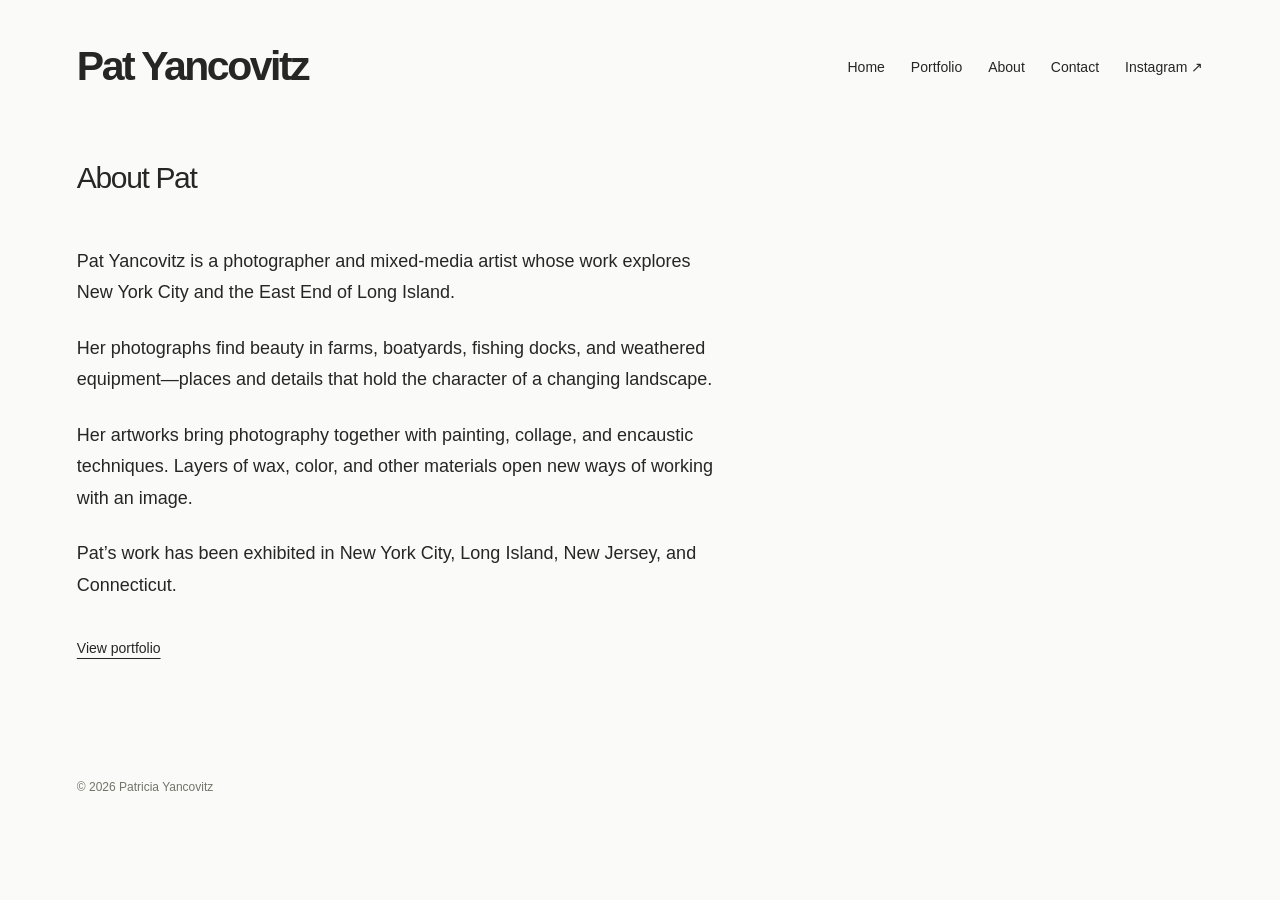
==== about.html @ 409032e5 "Add files via upload" ====
<!DOCTYPE html><html lang="en"><head><meta charset="utf-8"><meta name="viewport" content="width=device-width,initial-scale=1"><title>About — Pat Yancovitz</title><link rel="stylesheet" href="main_style.css"><link rel="icon" href="favicon.svg"></head><body><a href="#main" class="skip-link">Skip to content</a><header class="site-header"><a href="index.html" class="artist-name">Pat Yancovitz</a><nav aria-label="Main navigation"><a href="index.html">Home</a><a href="portfolio.html">Portfolio</a><a href="about.html">About</a><a href="contact.html">Contact</a><a href="https://www.instagram.com/pyancovitz/" target="_blank" rel="noopener noreferrer">Instagram ↗</a></nav></header><main id="main"><section class="page about-page">
    <h1 class="page-title">About Pat</h1>
    <div class="about-copy">
      <p>Pat Yancovitz is a photographer and mixed-media artist whose work explores New York City and the East End of Long Island.</p>
      <p>Her photographs find beauty in farms, boatyards, fishing docks, and weathered equipment—places and details that hold the character of a changing landscape.</p>
      <p>Her artworks bring photography together with painting, collage, and encaustic techniques. Layers of wax, color, and other materials open new ways of working with an image.</p>
      <p>Pat’s work has been exhibited in New York City, Long Island, New Jersey, and Connecticut.</p>
    </div>
    <a href="portfolio.html" class="text-link">View portfolio</a>
  </section></main><footer class="site-footer">© <span data-pat-year>2026</span> Patricia Yancovitz</footer><script src="pat-gallery.js"></script></body></html>
---- main_style.css ----
:root { --background:#fafaf8; --foreground:#262724; --muted:#eeeee9; --muted-foreground:#72736b; --border:#ddded7; --red:#984139; --radius:0; }
* { box-sizing:border-box; }
body { margin:0; background:var(--background); color:var(--foreground); font:16px Arial,Helvetica,sans-serif; -webkit-font-smoothing:antialiased; }
a { color:inherit; text-decoration:none; }
button { font:inherit; cursor:pointer; }
button:disabled { cursor:default; opacity:.45; }
a,button { -webkit-tap-highlight-color:transparent; }
:focus-visible { outline:2px solid var(--red); outline-offset:5px; }
::selection { color:var(--background); background:var(--red); }
.skip-link { position:fixed; top:8px; left:8px; transform:translateY(-200%); padding:12px; background:var(--foreground); color:white; z-index:100; }
.skip-link:focus { transform:none; }
.site-header { width:88%; max-width:1320px; margin:0 auto; padding:42px 0; display:flex; align-items:center; justify-content:space-between; gap:30px; }
.artist-name { font-size:clamp(32px,3.2vw,44px); font-weight:700; letter-spacing:-.06em; line-height:1.2; }
.site-header nav { display:flex; flex-wrap:wrap; column-gap:26px; row-gap:4px; align-items:center; }
.site-header nav a { display:flex; min-height:44px; align-items:center; font-size:14px; }
.site-header nav a:hover,.text-link:hover { color:var(--red); }
.page { width:88%; max-width:1160px; margin:0 auto; }
.home-page { max-width:1080px; padding:34px 0 58px; }
.home-carousel:focus-visible { outline-offset:12px; }
.slide-track { margin-left:0; }
.hero-slide { padding-left:0; height:clamp(340px,54vh,680px); display:flex; justify-content:center; align-items:center; }
.hero-slide img { display:block; height:100%; width:100%; object-fit:contain; }
.slider-toolbar { display:flex; align-items:center; justify-content:space-between; gap:24px; padding-top:22px; }
.slider-toolbar h2 { font-weight:400; font-size:14px; margin:0; color:var(--muted-foreground); }
.slider-controls,.slider-buttons { display:flex; gap:23px; align-items:center; }
.image-count { font-size:12px; color:var(--muted-foreground); white-space:nowrap; font-variant-numeric:tabular-nums; }
.control-button { min-height:44px; display:inline-flex; align-items:center; justify-content:center; gap:10px; background:none; border:0; padding:8px 0; font-size:14px; }
.control-button:hover { color:var(--red); }
.site-footer { width:88%; max-width:1320px; margin:0 auto; padding:30px 0 35px; font-size:12px; color:var(--muted-foreground); }
.page-title { font-size:30px; font-weight:400; letter-spacing:-.045em; margin:28px 0 50px; line-height:1.15; }
.collection-grid { display:grid; grid-template-columns:1fr 1fr; gap:7%; padding:12px 0 85px; }
.collection-cover { display:flex; align-items:center; aspect-ratio:1.25; }
.collection-cover img { width:100%; height:100%; object-fit:contain; }
.collection-caption { display:flex; justify-content:space-between; gap:20px; align-items:center; padding-top:22px; }
.collection-caption h2 { font-size:18px; font-weight:400; letter-spacing:-.025em; margin:0; }
.collection-caption span { font-size:14px; color:var(--muted-foreground); }
.collection-card:hover .collection-caption span { color:var(--red); text-decoration:underline; text-underline-offset:5px; }
.gallery-heading { display:flex; justify-content:space-between; align-items:baseline; gap:20px; padding:28px 0 48px; }
.gallery-heading .page-title { margin:0; }
.text-link,.back-link { font-size:14px; text-decoration:underline; text-underline-offset:5px; display:inline-flex; align-items:center; min-height:44px; }
.work-grid { columns:2; column-gap:7%; }
.work-card { break-inside:avoid; margin:0 0 52px; }
.work-open { display:block; border:0; padding:0; background:none; width:100%; text-align:left; }
.work-image img { width:100%; height:auto; display:block; }
.work-caption { display:flex; align-items:baseline; justify-content:space-between; gap:20px; padding-top:16px; }
.work-title { font-size:14px; font-weight:400; margin:0; }
.image-open-label { font-size:14px; color:var(--muted-foreground); white-space:nowrap; }
.work-open:hover .image-open-label { color:var(--red); text-decoration:underline; text-underline-offset:4px; }
.gallery-end { padding:5px 0 52px; }
[data-slot=dialog-overlay] { background:#181916d9; backdrop-filter:blur(5px); }
.lightbox[data-slot=dialog-content] { max-width:1500px; width:94vw; height:94dvh; max-height:1100px; border-radius:0; padding:24px 30px; gap:18px; grid-template-rows:auto minmax(0,1fr) auto; background:var(--background); }
.lightbox-top { display:flex; justify-content:flex-end; }
.lightbox-close { display:flex; gap:10px; align-items:center; border:0; background:none; font-size:14px; min-height:44px; padding:5px 0 5px 15px; }
.lightbox-close:hover { color:var(--red); }
.lightbox-image { display:flex; justify-content:center; min-height:0; touch-action:pan-y; }
.lightbox-image img { max-height:100%; width:100%; height:100%; object-fit:contain; }
.lightbox-bottom { display:flex; justify-content:space-between; align-items:center; gap:25px; padding-top:12px; }
.lightbox-title { font-family:Arial,Helvetica,sans-serif; font-weight:400; font-size:16px; line-height:1.2; }
.lightbox-description { font-size:12px; margin-top:7px; color:var(--muted-foreground); }
.not-found { padding:60px 0 120px; }
@media(max-width:650px) {
 .site-header { padding:25px 0; align-items:flex-start; flex-direction:column; gap:12px; } .artist-name { font-size:32px; max-width:100%; padding-top:0; } .site-header nav { gap:19px; } .site-header nav a { font-size:14px; }
 .home-page { padding:30px 0 50px; } .hero-slide { height:48vh; min-height:255px; max-height:480px; }
 .slider-toolbar { flex-direction:column; align-items:stretch; gap:13px; padding-top:19px; } .slider-toolbar h2 { text-align:center; } .slider-controls { justify-content:center; gap:27px; }
 .site-footer { text-align:center; padding:18px 0 28px; }
 .page-title { font-size:27px; margin:25px 0 32px; }
 .collection-grid { grid-template-columns:1fr; gap:48px; padding:0 0 60px; } .collection-cover { aspect-ratio:1.3; } .collection-caption { padding-top:15px; } .collection-caption h2 { font-size:18px; }
 .gallery-heading { padding:24px 0 32px; } .gallery-heading .page-title { font-size:27px; }
 .work-grid { columns:1; } .work-card { margin-bottom:38px; } .work-caption { gap:15px; } .gallery-end { padding:0 0 35px; }
 .lightbox[data-slot=dialog-content] { width:100vw; height:100dvh; max-width:100vw; padding:14px 20px 24px; gap:15px; }
 .lightbox-bottom { flex-direction:column; align-items:stretch; gap:16px; } .lightbox-bottom .slider-buttons { justify-content:space-between; } .lightbox-title { font-size:16px; }
}
@media(prefers-reduced-motion:reduce) { *,*::before,*::after { animation-duration:.01ms!important; transition-duration:.01ms!important; scroll-behavior:auto!important; } }


.about-page { padding-bottom:80px; }
.about-copy { max-width:650px; margin-bottom:25px; }
.about-copy p { font-size:18px; line-height:1.75; margin:0 0 24px; }
.contact-page { padding-bottom:100px; min-height:60vh; }
.contact-intro { max-width:580px; font-size:18px; line-height:1.75; margin:0 0 38px; }
.contact-details { display:grid; gap:30px; margin:0; }
.contact-details dt { font-size:14px; color:var(--muted-foreground); margin-bottom:6px; }
.contact-details dd { margin:0; }
.contact-details a { display:inline-flex; align-items:center; min-height:44px; font-size:18px; text-decoration:underline; text-underline-offset:5px; overflow-wrap:anywhere; }
.contact-details a:hover { color:var(--red); }
@media(min-width:651px) and (max-width:1050px) { .site-header { flex-direction:column; align-items:flex-start; gap:15px; } }


/* Standalone gallery controls and classic Weebly integration. */
[hidden] { display:none!important; }
.sr-only { position:absolute; width:1px; height:1px; padding:0; margin:-1px; overflow:hidden; clip:rect(0,0,0,0); white-space:nowrap; border:0; }
.pat-carousel { overflow:hidden; touch-action:pan-y; }
.pat-track { display:flex; transition:transform .3s ease; }
.pat-slide { flex:0 0 100%; min-width:0; margin:0; }
.pat-lightbox { box-sizing:border-box; border:0; background:var(--background); color:var(--foreground); padding:24px 30px; width:94vw; height:94vh; height:94dvh; max-width:1500px; max-height:1100px; margin:auto; }
.pat-lightbox[open] { display:grid; grid-template-rows:auto minmax(0,1fr) auto; gap:18px; }
.pat-lightbox::backdrop { background:#181916d9; }
.pat-lightbox .lightbox-title { margin:0; }
.pat-lightbox .lightbox-description { margin-bottom:0; }
.pat-lightbox .lightbox-image { touch-action:pan-y; }
.pat-weebly-header .artist-name,.pat-weebly-header .artist-name a,.pat-weebly-header .artist-name span { font-size:clamp(32px,3.2vw,44px)!important; font-weight:700!important; color:var(--foreground)!important; letter-spacing:-.06em; text-decoration:none; }
.pat-weebly-header .header-links { display:flex; align-items:center; gap:26px; flex-wrap:wrap; }
.pat-weebly-header .weebly-menu ul { display:flex; align-items:center; flex-wrap:wrap; gap:4px 26px; margin:0; padding:0; list-style:none; }
.pat-weebly-header .weebly-menu li { margin:0; padding:0; }
.pat-weebly-header a { font-size:14px; min-height:44px; display:inline-flex; align-items:center; }
.pat-weebly-header a:hover { color:var(--red); }
.pat-weebly-header .weebly-menu ul ul { display:none; }
.pat-weebly-header .weebly-menu li:hover>ul,.pat-weebly-header .weebly-menu li:focus-within>ul { display:block; position:absolute; padding:15px; background:var(--background); z-index:10; }
.pat-content-slot { width:100%; }
.pat-content-slot>.wsite-elements { padding:0; }
.pat-content-slot .wsite-embed { text-align:initial!important; }
.pat-footer-extra:empty { display:none; }
@media(max-width:650px) {
 .pat-weebly-header .artist-name,.pat-weebly-header .artist-name a,.pat-weebly-header .artist-name span { font-size:32px!important; }
 .pat-weebly-header .header-links { gap:4px 19px; }
 .pat-weebly-header .weebly-menu ul { gap:4px 19px; }
 .pat-lightbox { width:100vw; height:100vh; height:100dvh; max-width:100vw; max-height:100dvh; padding:14px 20px 24px; }
}
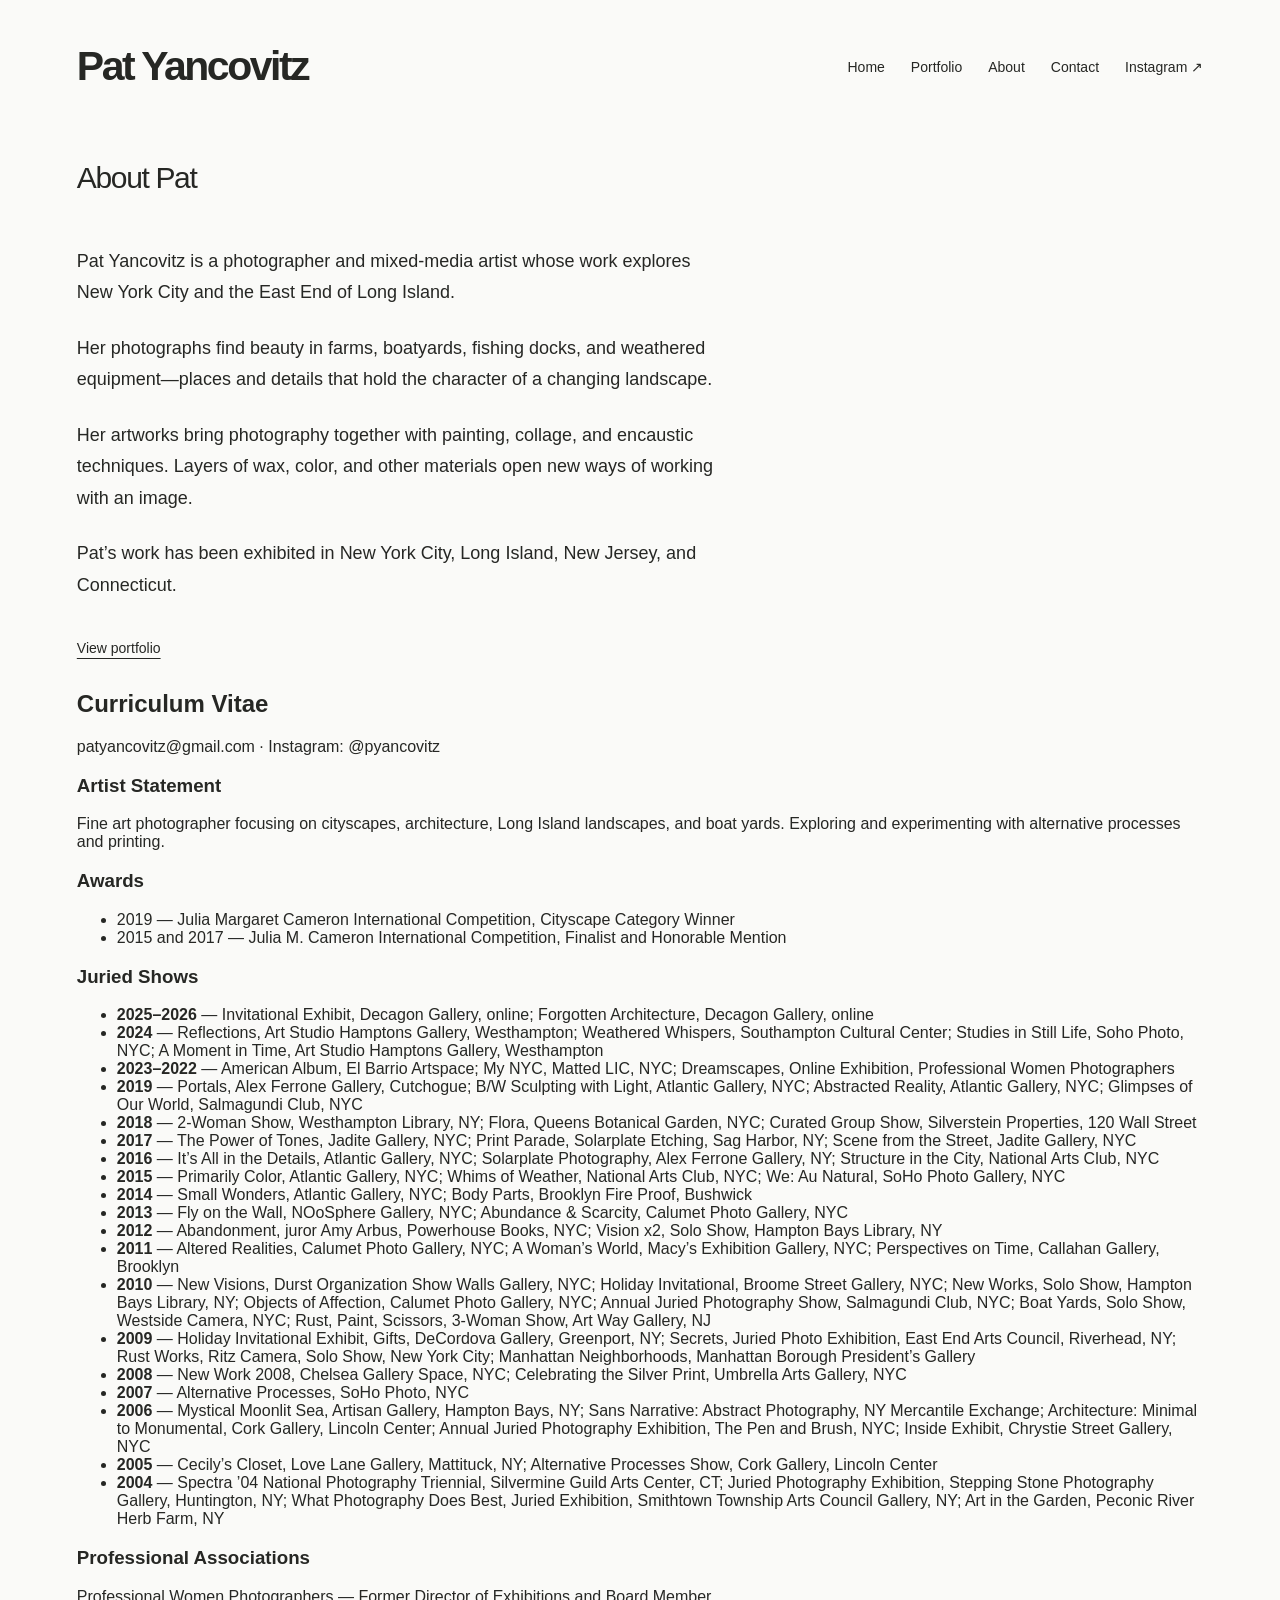
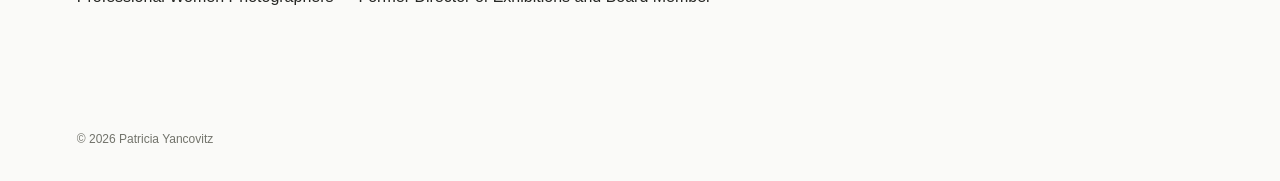
==== commit 7170cd07: "Add curriculum vitae to About page" ====
--- a/about.html
+++ b/about.html
@@ -7,4 +7,36 @@
       <p>Pat’s work has been exhibited in New York City, Long Island, New Jersey, and Connecticut.</p>
     </div>
     <a href="portfolio.html" class="text-link">View portfolio</a>
-  </section></main><footer class="site-footer">© <span data-pat-year>2026</span> Patricia Yancovitz</footer><script src="pat-gallery.js"></script></body></html>+    <section class="cv-section" aria-labelledby="cv-title">
+      <h2 id="cv-title">Curriculum Vitae</h2>
+      <p class="cv-contact"><a href="mailto:patyancovitz@gmail.com">patyancovitz@gmail.com</a> · Instagram: <a href="https://www.instagram.com/pyancovitz/" target="_blank" rel="noopener noreferrer">@pyancovitz</a></p>
+      <h3>Artist Statement</h3>
+      <p>Fine art photographer focusing on cityscapes, architecture, Long Island landscapes, and boat yards. Exploring and experimenting with alternative processes and printing.</p>
+      <h3>Awards</h3>
+      <ul><li>2019 — Julia Margaret Cameron International Competition, Cityscape Category Winner</li><li>2015 and 2017 — Julia M. Cameron International Competition, Finalist and Honorable Mention</li></ul>
+      <h3>Juried Shows</h3>
+      <ul class="cv-list">
+        <li><strong>2025–2026</strong> — Invitational Exhibit, Decagon Gallery, online; Forgotten Architecture, Decagon Gallery, online</li>
+        <li><strong>2024</strong> — Reflections, Art Studio Hamptons Gallery, Westhampton; Weathered Whispers, Southampton Cultural Center; Studies in Still Life, Soho Photo, NYC; A Moment in Time, Art Studio Hamptons Gallery, Westhampton</li>
+        <li><strong>2023–2022</strong> — American Album, El Barrio Artspace; My NYC, Matted LIC, NYC; Dreamscapes, Online Exhibition, Professional Women Photographers</li>
+        <li><strong>2019</strong> — Portals, Alex Ferrone Gallery, Cutchogue; B/W Sculpting with Light, Atlantic Gallery, NYC; Abstracted Reality, Atlantic Gallery, NYC; Glimpses of Our World, Salmagundi Club, NYC</li>
+        <li><strong>2018</strong> — 2-Woman Show, Westhampton Library, NY; Flora, Queens Botanical Garden, NYC; Curated Group Show, Silverstein Properties, 120 Wall Street</li>
+        <li><strong>2017</strong> — The Power of Tones, Jadite Gallery, NYC; Print Parade, Solarplate Etching, Sag Harbor, NY; Scene from the Street, Jadite Gallery, NYC</li>
+        <li><strong>2016</strong> — It’s All in the Details, Atlantic Gallery, NYC; Solarplate Photography, Alex Ferrone Gallery, NY; Structure in the City, National Arts Club, NYC</li>
+        <li><strong>2015</strong> — Primarily Color, Atlantic Gallery, NYC; Whims of Weather, National Arts Club, NYC; We: Au Natural, SoHo Photo Gallery, NYC</li>
+        <li><strong>2014</strong> — Small Wonders, Atlantic Gallery, NYC; Body Parts, Brooklyn Fire Proof, Bushwick</li>
+        <li><strong>2013</strong> — Fly on the Wall, NOoSphere Gallery, NYC; Abundance &amp; Scarcity, Calumet Photo Gallery, NYC</li>
+        <li><strong>2012</strong> — Abandonment, juror Amy Arbus, Powerhouse Books, NYC; Vision x2, Solo Show, Hampton Bays Library, NY</li>
+        <li><strong>2011</strong> — Altered Realities, Calumet Photo Gallery, NYC; A Woman’s World, Macy’s Exhibition Gallery, NYC; Perspectives on Time, Callahan Gallery, Brooklyn</li>
+        <li><strong>2010</strong> — New Visions, Durst Organization Show Walls Gallery, NYC; Holiday Invitational, Broome Street Gallery, NYC; New Works, Solo Show, Hampton Bays Library, NY; Objects of Affection, Calumet Photo Gallery, NYC; Annual Juried Photography Show, Salmagundi Club, NYC; Boat Yards, Solo Show, Westside Camera, NYC; Rust, Paint, Scissors, 3-Woman Show, Art Way Gallery, NJ</li>
+        <li><strong>2009</strong> — Holiday Invitational Exhibit, Gifts, DeCordova Gallery, Greenport, NY; Secrets, Juried Photo Exhibition, East End Arts Council, Riverhead, NY; Rust Works, Ritz Camera, Solo Show, New York City; Manhattan Neighborhoods, Manhattan Borough President’s Gallery</li>
+        <li><strong>2008</strong> — New Work 2008, Chelsea Gallery Space, NYC; Celebrating the Silver Print, Umbrella Arts Gallery, NYC</li>
+        <li><strong>2007</strong> — Alternative Processes, SoHo Photo, NYC</li>
+        <li><strong>2006</strong> — Mystical Moonlit Sea, Artisan Gallery, Hampton Bays, NY; Sans Narrative: Abstract Photography, NY Mercantile Exchange; Architecture: Minimal to Monumental, Cork Gallery, Lincoln Center; Annual Juried Photography Exhibition, The Pen and Brush, NYC; Inside Exhibit, Chrystie Street Gallery, NYC</li>
+        <li><strong>2005</strong> — Cecily’s Closet, Love Lane Gallery, Mattituck, NY; Alternative Processes Show, Cork Gallery, Lincoln Center</li>
+        <li><strong>2004</strong> — Spectra ’04 National Photography Triennial, Silvermine Guild Arts Center, CT; Juried Photography Exhibition, Stepping Stone Photography Gallery, Huntington, NY; What Photography Does Best, Juried Exhibition, Smithtown Township Arts Council Gallery, NY; Art in the Garden, Peconic River Herb Farm, NY</li>
+      </ul>
+      <h3>Professional Associations</h3>
+      <p>Professional Women Photographers — Former Director of Exhibitions and Board Member</p>
+    </section>
+  </section></main><footer class="site-footer">© <span data-pat-year>2026</span> Patricia Yancovitz</footer><script src="pat-gallery.js"></script></body></html>
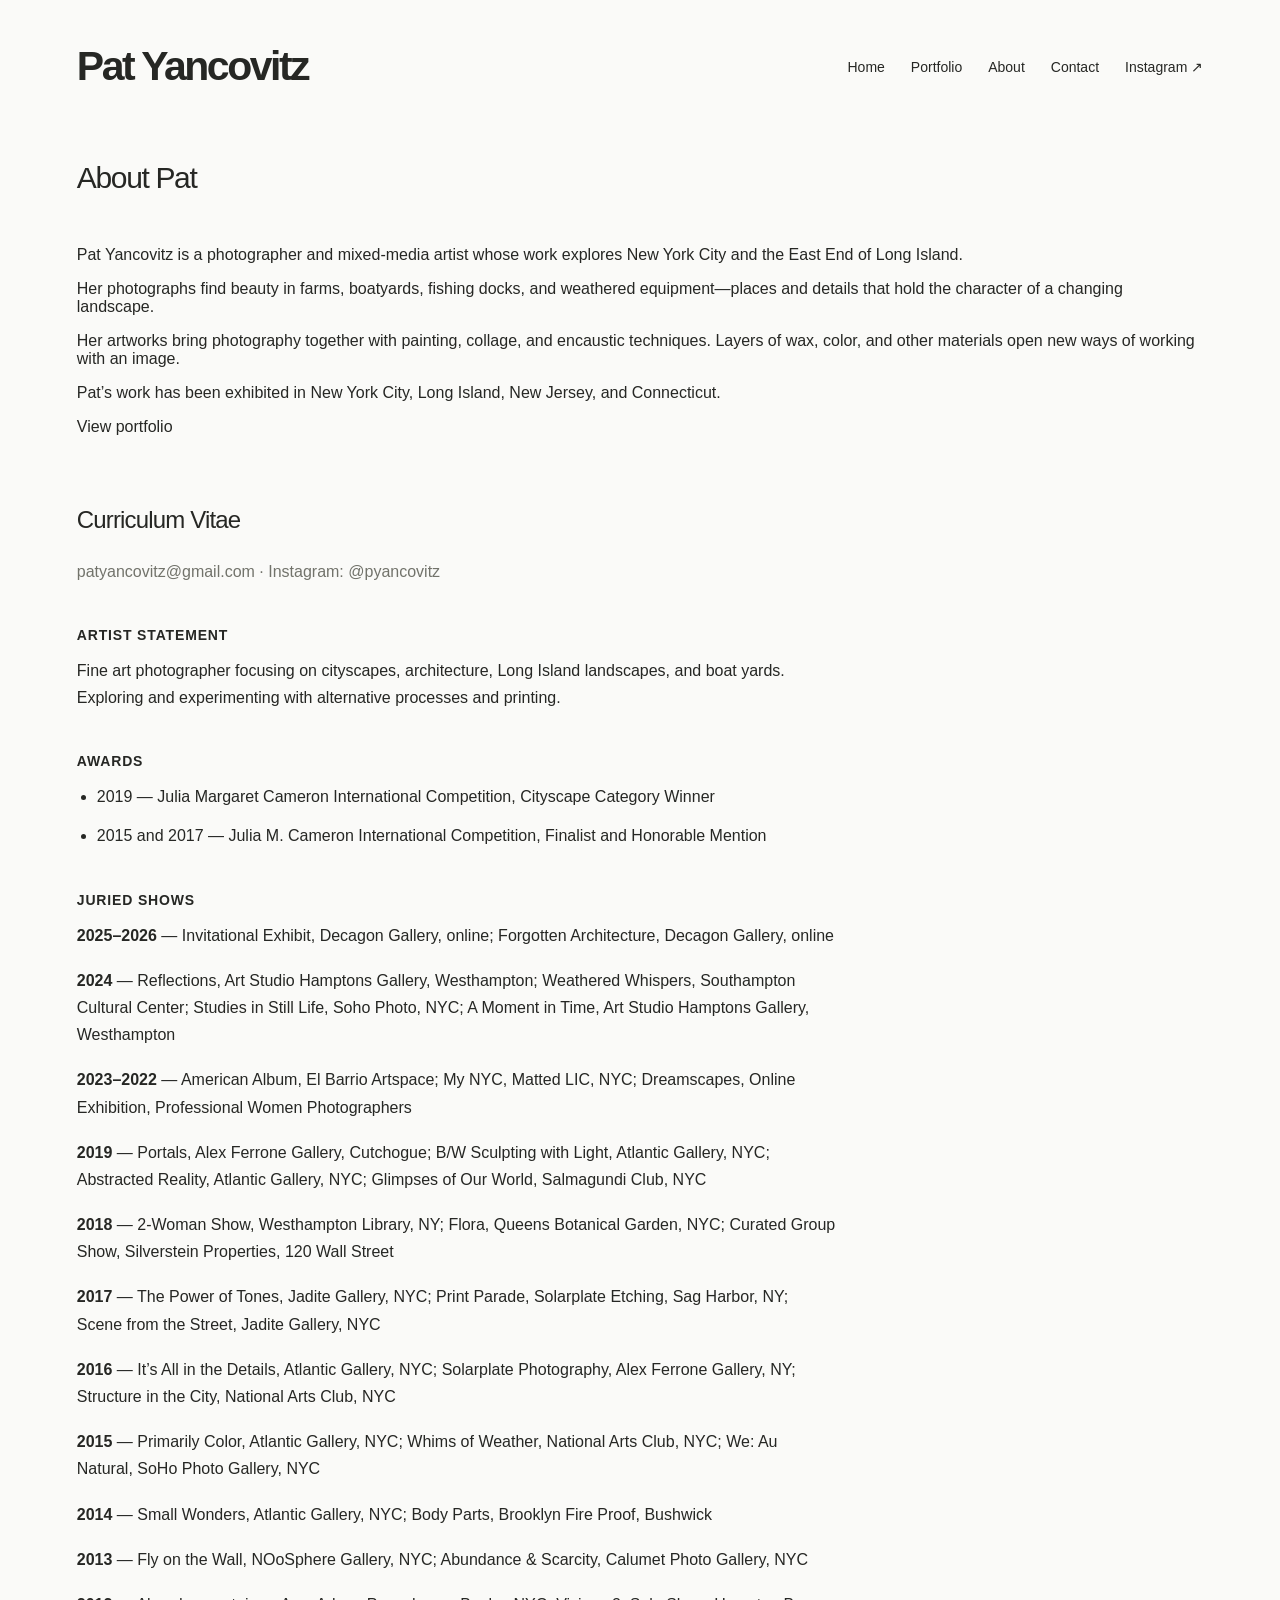
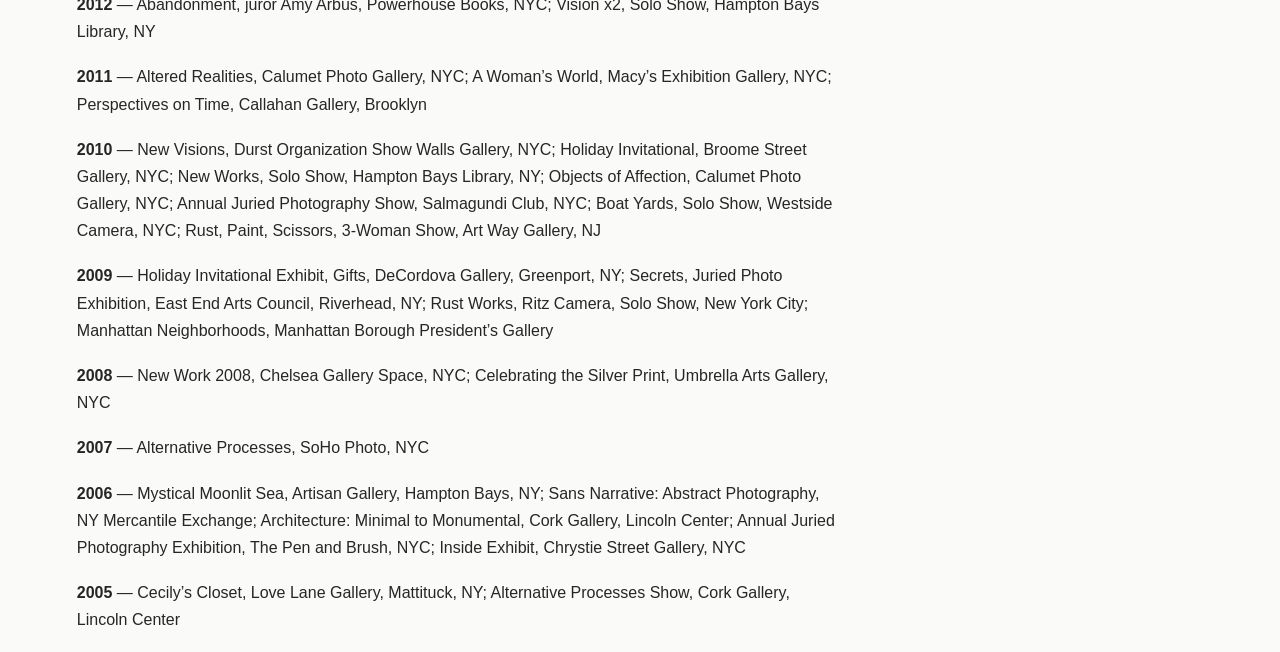
==== commit a6b5b5b6: "Refresh About page styling" ====
--- a/about.html
+++ b/about.html
@@ -1,4 +1,4 @@
-<!DOCTYPE html><html lang="en"><head><meta charset="utf-8"><meta name="viewport" content="width=device-width,initial-scale=1"><title>About — Pat Yancovitz</title><link rel="stylesheet" href="main_style.css"><link rel="icon" href="favicon.svg"></head><body><a href="#main" class="skip-link">Skip to content</a><header class="site-header"><a href="index.html" class="artist-name">Pat Yancovitz</a><nav aria-label="Main navigation"><a href="index.html">Home</a><a href="portfolio.html">Portfolio</a><a href="about.html">About</a><a href="contact.html">Contact</a><a href="https://www.instagram.com/pyancovitz/" target="_blank" rel="noopener noreferrer">Instagram ↗</a></nav></header><main id="main"><section class="page about-page">
+<!DOCTYPE html><html lang="en"><head><meta charset="utf-8"><meta name="viewport" content="width=device-width,initial-scale=1"><title>About — Pat Yancovitz</title><link rel="stylesheet" href="main_style.css?v=2"><link rel="icon" href="favicon.svg"></head><body><a href="#main" class="skip-link">Skip to content</a><header class="site-header"><a href="index.html" class="artist-name">Pat Yancovitz</a><nav aria-label="Main navigation"><a href="index.html">Home</a><a href="portfolio.html">Portfolio</a><a href="about.html">About</a><a href="contact.html">Contact</a><a href="https://www.instagram.com/pyancovitz/" target="_blank" rel="noopener noreferrer">Instagram ↗</a></nav></header><main id="main"><section class="page about-page">
     <h1 class="page-title">About Pat</h1>
     <div class="about-copy">
       <p>Pat Yancovitz is a photographer and mixed-media artist whose work explores New York City and the East End of Long Island.</p>
@@ -34,9 +34,3 @@
         <li><strong>2007</strong> — Alternative Processes, SoHo Photo, NYC</li>
         <li><strong>2006</strong> — Mystical Moonlit Sea, Artisan Gallery, Hampton Bays, NY; Sans Narrative: Abstract Photography, NY Mercantile Exchange; Architecture: Minimal to Monumental, Cork Gallery, Lincoln Center; Annual Juried Photography Exhibition, The Pen and Brush, NYC; Inside Exhibit, Chrystie Street Gallery, NYC</li>
         <li><strong>2005</strong> — Cecily’s Closet, Love Lane Gallery, Mattituck, NY; Alternative Processes Show, Cork Gallery, Lincoln Center</li>
-        <li><strong>2004</strong> — Spectra ’04 National Photography Triennial, Silvermine Guild Arts Center, CT; Juried Photography Exhibition, Stepping Stone Photography Gallery, Huntington, NY; What Photography Does Best, Juried Exhibition, Smithtown Township Arts Council Gallery, NY; Art in the Garden, Peconic River Herb Farm, NY</li>
-      </ul>
-      <h3>Professional Associations</h3>
-      <p>Professional Women Photographers — Former Director of Exhibitions and Board Member</p>
-    </section>
-  </section></main><footer class="site-footer">© <span data-pat-year>2026</span> Patricia Yancovitz</footer><script src="pat-gallery.js"></script></body></html>
--- a/main_style.css
+++ b/main_style.css
@@ -34,85 +34,13 @@
 .collection-caption { display:flex; justify-content:space-between; gap:20px; align-items:center; padding-top:22px; }
 .collection-caption h2 { font-size:18px; font-weight:400; letter-spacing:-.025em; margin:0; }
 .collection-caption span { font-size:14px; color:var(--muted-foreground); }
-.collection-card:hover .collection-caption span { color:var(--red); text-decoration:underline; text-underline-offset:5px; }
-.gallery-heading { display:flex; justify-content:space-between; align-items:baseline; gap:20px; padding:28px 0 48px; }
-.gallery-heading .page-title { margin:0; }
-.text-link,.back-link { font-size:14px; text-decoration:underline; text-underline-offset:5px; display:inline-flex; align-items:center; min-height:44px; }
-.work-grid { columns:2; column-gap:7%; }
-.work-card { break-inside:avoid; margin:0 0 52px; }
-.work-open { display:block; border:0; padding:0; background:none; width:100%; text-align:left; }
-.work-image img { width:100%; height:auto; display:block; }
-.work-caption { display:flex; align-items:baseline; justify-content:space-between; gap:20px; padding-top:16px; }
-.work-title { font-size:14px; font-weight:400; margin:0; }
-.image-open-label { font-size:14px; color:var(--muted-foreground); white-space:nowrap; }
-.work-open:hover .image-open-label { color:var(--red); text-decoration:underline; text-underline-offset:4px; }
-.gallery-end { padding:5px 0 52px; }
-[data-slot=dialog-overlay] { background:#181916d9; backdrop-filter:blur(5px); }
-.lightbox[data-slot=dialog-content] { max-width:1500px; width:94vw; height:94dvh; max-height:1100px; border-radius:0; padding:24px 30px; gap:18px; grid-template-rows:auto minmax(0,1fr) auto; background:var(--background); }
-.lightbox-top { display:flex; justify-content:flex-end; }
-.lightbox-close { display:flex; gap:10px; align-items:center; border:0; background:none; font-size:14px; min-height:44px; padding:5px 0 5px 15px; }
-.lightbox-close:hover { color:var(--red); }
-.lightbox-image { display:flex; justify-content:center; min-height:0; touch-action:pan-y; }
-.lightbox-image img { max-height:100%; width:100%; height:100%; object-fit:contain; }
-.lightbox-bottom { display:flex; justify-content:space-between; align-items:center; gap:25px; padding-top:12px; }
-.lightbox-title { font-family:Arial,Helvetica,sans-serif; font-weight:400; font-size:16px; line-height:1.2; }
-.lightbox-description { font-size:12px; margin-top:7px; color:var(--muted-foreground); }
-.not-found { padding:60px 0 120px; }
-@media(max-width:650px) {
- .site-header { padding:25px 0; align-items:flex-start; flex-direction:column; gap:12px; } .artist-name { font-size:32px; max-width:100%; padding-top:0; } .site-header nav { gap:19px; } .site-header nav a { font-size:14px; }
- .home-page { padding:30px 0 50px; } .hero-slide { height:48vh; min-height:255px; max-height:480px; }
- .slider-toolbar { flex-direction:column; align-items:stretch; gap:13px; padding-top:19px; } .slider-toolbar h2 { text-align:center; } .slider-controls { justify-content:center; gap:27px; }
- .site-footer { text-align:center; padding:18px 0 28px; }
- .page-title { font-size:27px; margin:25px 0 32px; }
- .collection-grid { grid-template-columns:1fr; gap:48px; padding:0 0 60px; } .collection-cover { aspect-ratio:1.3; } .collection-caption { padding-top:15px; } .collection-caption h2 { font-size:18px; }
- .gallery-heading { padding:24px 0 32px; } .gallery-heading .page-title { font-size:27px; }
- .work-grid { columns:1; } .work-card { margin-bottom:38px; } .work-caption { gap:15px; } .gallery-end { padding:0 0 35px; }
- .lightbox[data-slot=dialog-content] { width:100vw; height:100dvh; max-width:100vw; padding:14px 20px 24px; gap:15px; }
- .lightbox-bottom { flex-direction:column; align-items:stretch; gap:16px; } .lightbox-bottom .slider-buttons { justify-content:space-between; } .lightbox-title { font-size:16px; }
-}
-@media(prefers-reduced-motion:reduce) { *,*::before,*::after { animation-duration:.01ms!important; transition-duration:.01ms!important; scroll-behavior:auto!important; } }
-
-
-.about-page { padding-bottom:80px; }
-.about-copy { max-width:650px; margin-bottom:25px; }
-.about-copy p { font-size:18px; line-height:1.75; margin:0 0 24px; }
-.contact-page { padding-bottom:100px; min-height:60vh; }
-.contact-intro { max-width:580px; font-size:18px; line-height:1.75; margin:0 0 38px; }
-.contact-details { display:grid; gap:30px; margin:0; }
-.contact-details dt { font-size:14px; color:var(--muted-foreground); margin-bottom:6px; }
-.contact-details dd { margin:0; }
-.contact-details a { display:inline-flex; align-items:center; min-height:44px; font-size:18px; text-decoration:underline; text-underline-offset:5px; overflow-wrap:anywhere; }
-.contact-details a:hover { color:var(--red); }
-@media(min-width:651px) and (max-width:1050px) { .site-header { flex-direction:column; align-items:flex-start; gap:15px; } }
-
-
-/* Standalone gallery controls and classic Weebly integration. */
-[hidden] { display:none!important; }
-.sr-only { position:absolute; width:1px; height:1px; padding:0; margin:-1px; overflow:hidden; clip:rect(0,0,0,0); white-space:nowrap; border:0; }
-.pat-carousel { overflow:hidden; touch-action:pan-y; }
-.pat-track { display:flex; transition:transform .3s ease; }
-.pat-slide { flex:0 0 100%; min-width:0; margin:0; }
-.pat-lightbox { box-sizing:border-box; border:0; background:var(--background); color:var(--foreground); padding:24px 30px; width:94vw; height:94vh; height:94dvh; max-width:1500px; max-height:1100px; margin:auto; }
-.pat-lightbox[open] { display:grid; grid-template-rows:auto minmax(0,1fr) auto; gap:18px; }
-.pat-lightbox::backdrop { background:#181916d9; }
-.pat-lightbox .lightbox-title { margin:0; }
-.pat-lightbox .lightbox-description { margin-bottom:0; }
-.pat-lightbox .lightbox-image { touch-action:pan-y; }
-.pat-weebly-header .artist-name,.pat-weebly-header .artist-name a,.pat-weebly-header .artist-name span { font-size:clamp(32px,3.2vw,44px)!important; font-weight:700!important; color:var(--foreground)!important; letter-spacing:-.06em; text-decoration:none; }
-.pat-weebly-header .header-links { display:flex; align-items:center; gap:26px; flex-wrap:wrap; }
-.pat-weebly-header .weebly-menu ul { display:flex; align-items:center; flex-wrap:wrap; gap:4px 26px; margin:0; padding:0; list-style:none; }
-.pat-weebly-header .weebly-menu li { margin:0; padding:0; }
-.pat-weebly-header a { font-size:14px; min-height:44px; display:inline-flex; align-items:center; }
-.pat-weebly-header a:hover { color:var(--red); }
-.pat-weebly-header .weebly-menu ul ul { display:none; }
-.pat-weebly-header .weebly-menu li:hover>ul,.pat-weebly-header .weebly-menu li:focus-within>ul { display:block; position:absolute; padding:15px; background:var(--background); z-index:10; }
-.pat-content-slot { width:100%; }
-.pat-content-slot>.wsite-elements { padding:0; }
-.pat-content-slot .wsite-embed { text-align:initial!important; }
-.pat-footer-extra:empty { display:none; }
-@media(max-width:650px) {
- .pat-weebly-header .artist-name,.pat-weebly-header .artist-name a,.pat-weebly-header .artist-name span { font-size:32px!important; }
- .pat-weebly-header .header-links { gap:4px 19px; }
- .pat-weebly-header .weebly-menu ul { gap:4px 19px; }
- .pat-lightbox { width:100vw; height:100vh; height:100dvh; max-width:100vw; max-height:100dvh; padding:14px 20px 24px; }
-}
+.cv-section { max-width:760px; margin-top:70px; }
+.cv-section h2 { font-size:24px; font-weight:400; letter-spacing:-.035em; margin:0 0 24px; }
+.cv-section h3 { font-size:14px; font-weight:700; letter-spacing:.06em; text-transform:uppercase; margin:42px 0 14px; }
+.cv-section p,.cv-section li { font-size:16px; line-height:1.7; }
+.cv-section p { margin:0; }
+.cv-contact { color:var(--muted-foreground); }
+.cv-section ul { margin:0; padding-left:20px; }
+.cv-section li { margin:0 0 12px; }
+.cv-list { list-style:none; padding-left:0 !important; }
+.cv-list li { margin-bottom:18px; }
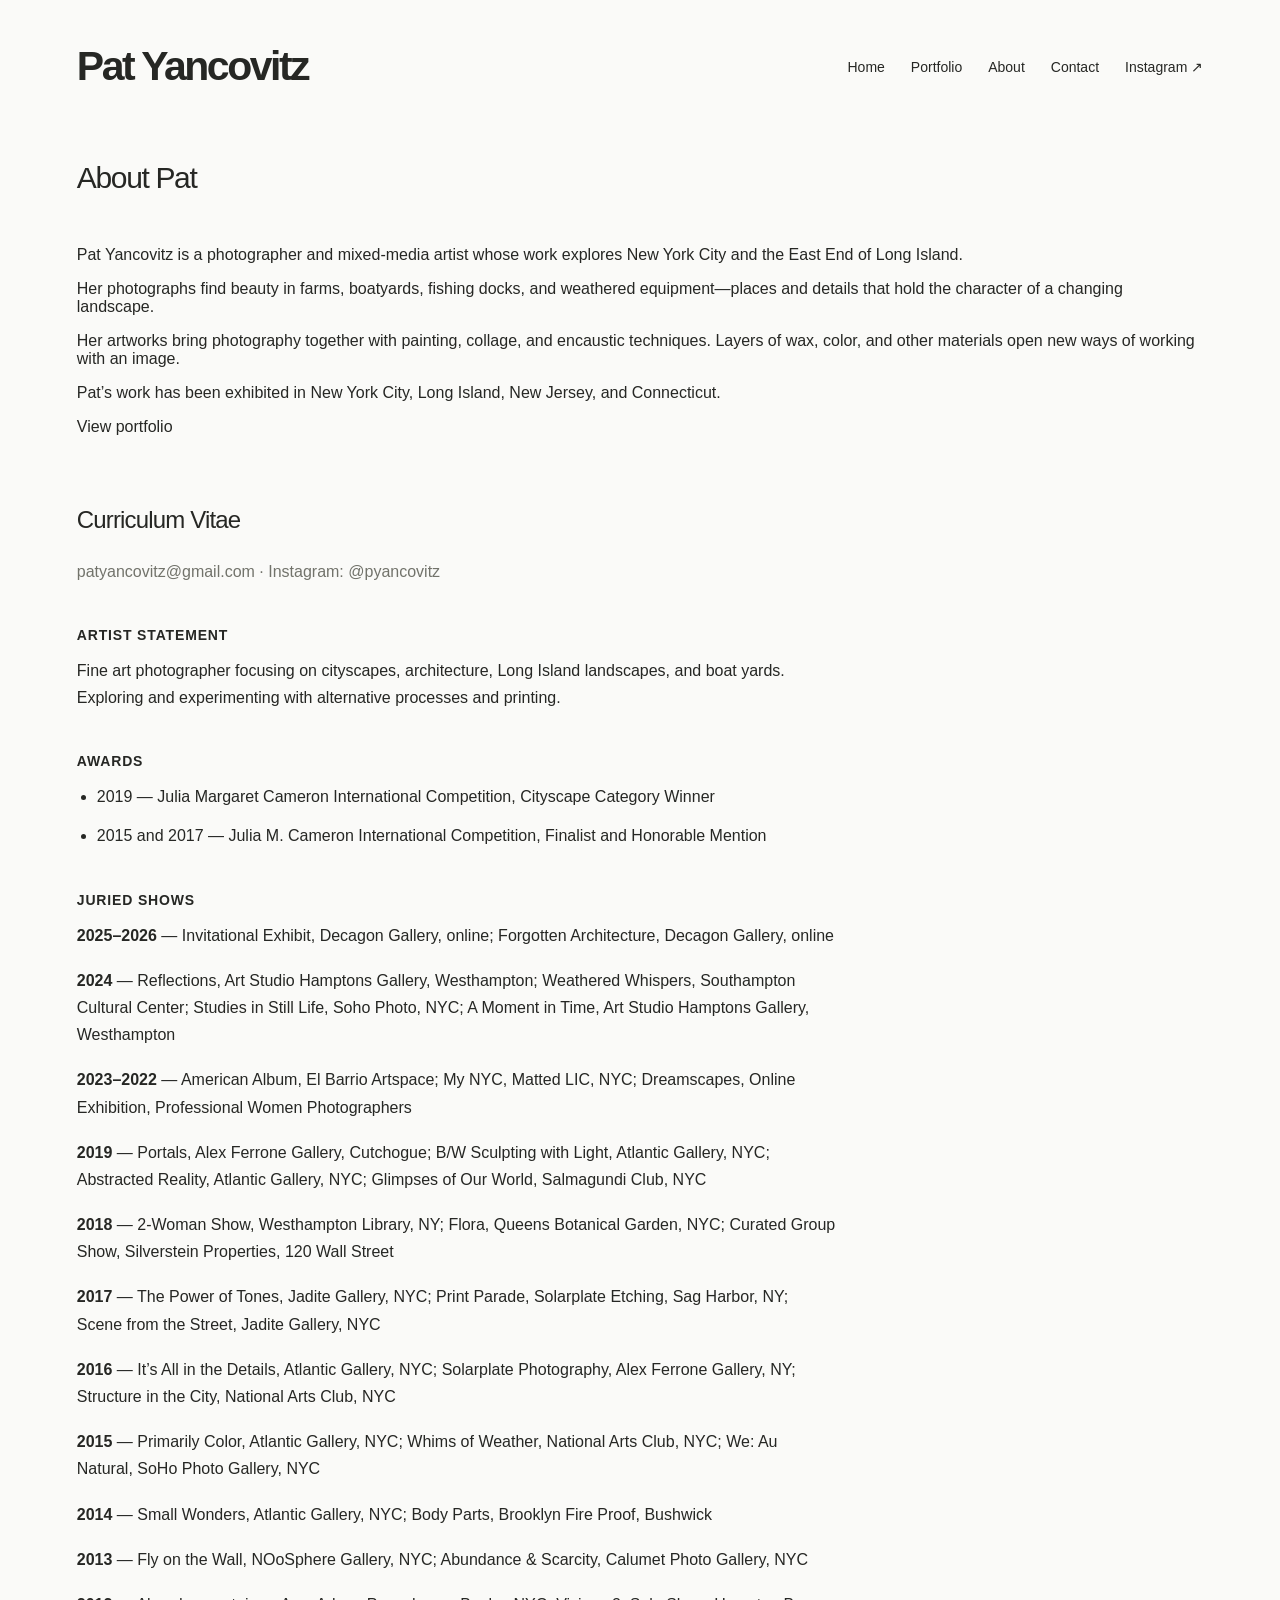
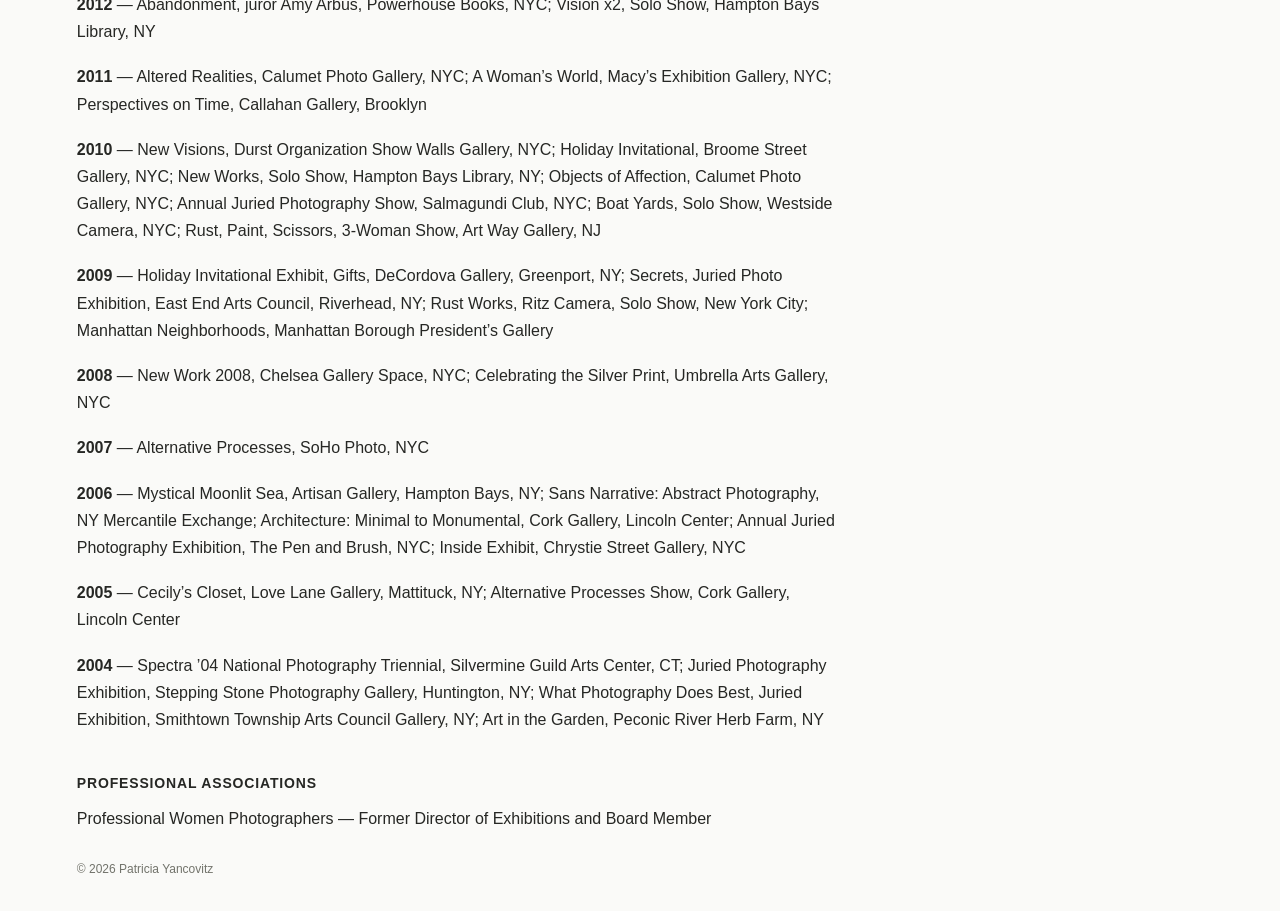
==== commit 372edff3: "Restore complete curriculum vitae" ====
--- a/about.html
+++ b/about.html
@@ -33,4 +33,9 @@
         <li><strong>2008</strong> — New Work 2008, Chelsea Gallery Space, NYC; Celebrating the Silver Print, Umbrella Arts Gallery, NYC</li>
         <li><strong>2007</strong> — Alternative Processes, SoHo Photo, NYC</li>
         <li><strong>2006</strong> — Mystical Moonlit Sea, Artisan Gallery, Hampton Bays, NY; Sans Narrative: Abstract Photography, NY Mercantile Exchange; Architecture: Minimal to Monumental, Cork Gallery, Lincoln Center; Annual Juried Photography Exhibition, The Pen and Brush, NYC; Inside Exhibit, Chrystie Street Gallery, NYC</li>
-        <li><strong>2005</strong> — Cecily’s Closet, Love Lane Gallery, Mattituck, NY; Alternative Processes Show, Cork Gallery, Lincoln Center</li>
+        <li><strong>2005</strong> — Cecily’s Closet, Love Lane Gallery, Mattituck, NY; Alternative Processes Show, Cork Gallery, Lincoln Center</li>        <li><strong>2004</strong> — Spectra ’04 National Photography Triennial, Silvermine Guild Arts Center, CT; Juried Photography Exhibition, Stepping Stone Photography Gallery, Huntington, NY; What Photography Does Best, Juried Exhibition, Smithtown Township Arts Council Gallery, NY; Art in the Garden, Peconic River Herb Farm, NY</li>
+      </ul>
+      <h3>Professional Associations</h3>
+      <p>Professional Women Photographers — Former Director of Exhibitions and Board Member</p>
+    </section>
+  </section></main><footer class="site-footer">© <span data-pat-year>2026</span> Patricia Yancovitz</footer><script src="pat-gallery.js"></script></body></html>
